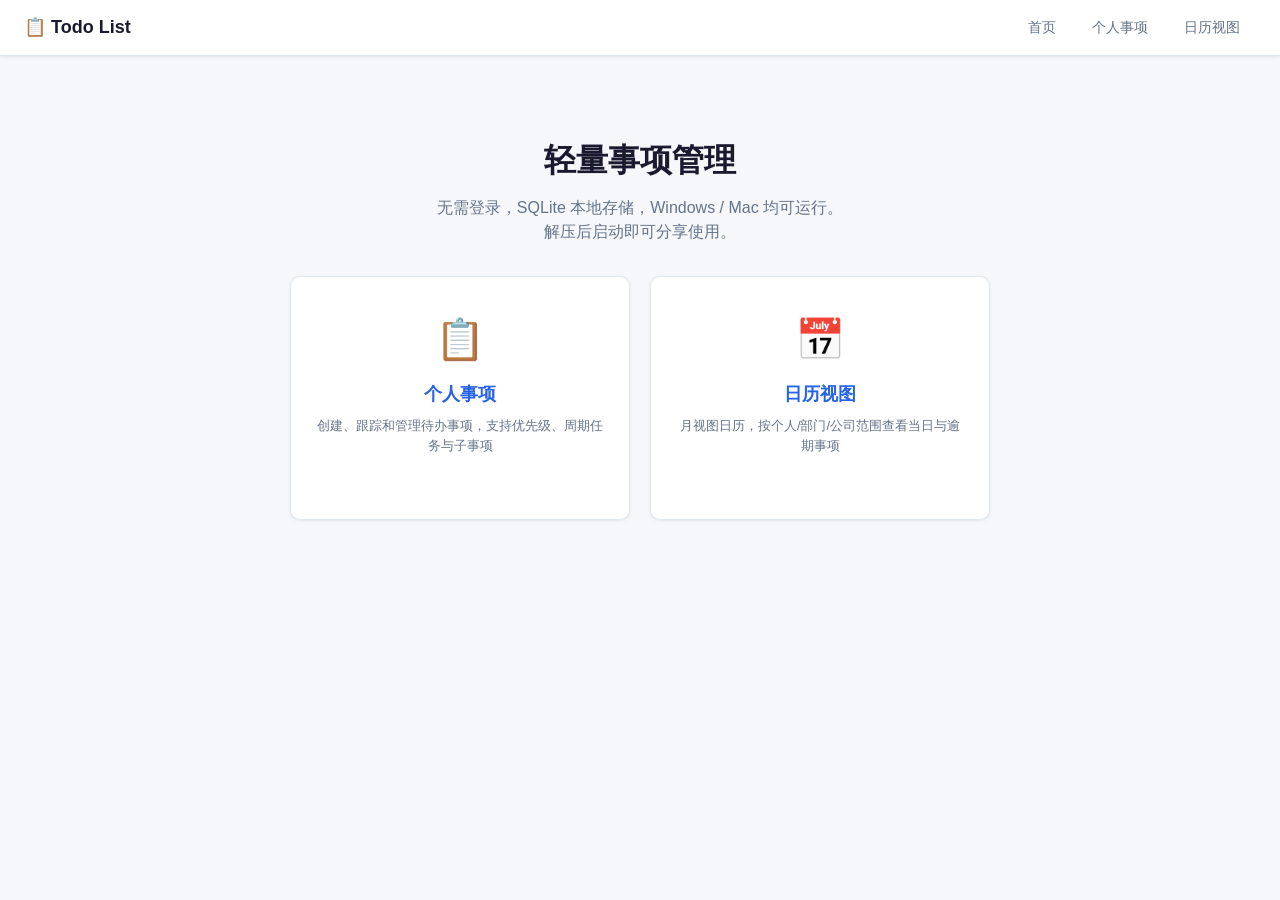
==== templates/index.html @ e40bf751 "Initial commit: Todo List" ====
<!DOCTYPE html>
<html lang="zh-CN">
<head>
  <meta charset="UTF-8">
  <meta name="viewport" content="width=device-width, initial-scale=1.0">
  <title>Todo List — 事项与日历</title>
  <link rel="stylesheet" href="/static/css/style.css">
</head>
<body>
  <header class="app-header">
    <div class="app-logo">📋 Todo List</div>
    <nav class="app-nav">
      <a href="/">首页</a>
      <a href="/hub">个人事项</a>
      <a href="/calendar">日历视图</a>
    </nav>
  </header>
  <main class="app-main">
    <div class="home-hero">
      <h1>轻量事项管理</h1>
      <p>无需登录，SQLite 本地存储，Windows / Mac 均可运行。<br>解压后启动即可分享使用。</p>
      <div class="home-cards">
        <a href="/hub" class="card home-card">
          <div class="home-card-icon">📋</div>
          <h2>个人事项</h2>
          <p>创建、跟踪和管理待办事项，支持优先级、周期任务与子事项</p>
        </a>
        <a href="/calendar" class="card home-card">
          <div class="home-card-icon">📅</div>
          <h2>日历视图</h2>
          <p>月视图日历，按个人/部门/公司范围查看当日与逾期事项</p>
        </a>
      </div>
    </div>
  </main>
</body>
</html>
---- static/css/style.css ----
:root {
  --bg-page: #f5f7fa;
  --bg-elevated: #ffffff;
  --text-primary: #1a1a2e;
  --text-secondary: #64748b;
  --text-muted: #94a3b8;
  --border: #e2e8f0;
  --accent: #2563eb;
  --accent-hover: #1d4ed8;
  --danger: #ef4444;
  --success: #22c55e;
  --radius: 10px;
  --shadow: 0 1px 3px rgba(0,0,0,.08);
}

* { box-sizing: border-box; margin: 0; padding: 0; }

body {
  font-family: -apple-system, BlinkMacSystemFont, "Segoe UI", Roboto, "PingFang SC", "Microsoft YaHei", sans-serif;
  background: var(--bg-page);
  color: var(--text-primary);
  line-height: 1.5;
  min-height: 100vh;
}

a { color: var(--accent); text-decoration: none; }
a:hover { color: var(--accent-hover); }

.app-header {
  background: var(--bg-elevated);
  border-bottom: 1px solid var(--border);
  padding: 0 24px;
  height: 56px;
  display: flex;
  align-items: center;
  justify-content: space-between;
  position: sticky;
  top: 0;
  z-index: 100;
  box-shadow: var(--shadow);
}

.app-logo { font-size: 18px; font-weight: 700; color: var(--text-primary); }
.app-nav { display: flex; gap: 4px; }
.app-nav a {
  padding: 8px 16px; border-radius: 8px; font-size: 14px; font-weight: 500; color: var(--text-secondary);
}
.app-nav a.active, .app-nav a:hover { background: #eff6ff; color: var(--accent); }

.app-main { max-width: 1200px; margin: 0 auto; padding: 20px 24px 40px; }

.card {
  background: var(--bg-elevated);
  border-radius: var(--radius);
  box-shadow: var(--shadow);
  border: 1px solid var(--border);
}

.card-header {
  padding: 16px 20px;
  border-bottom: 1px solid var(--border);
  display: flex; align-items: center; justify-content: space-between; flex-wrap: wrap; gap: 12px;
}

.card-body { padding: 20px; }

.btn {
  display: inline-flex; align-items: center; gap: 6px;
  padding: 8px 16px; border-radius: 8px; font-size: 13px; font-weight: 500;
  border: 1px solid transparent; cursor: pointer; background: none; transition: all .15s;
}

.btn-primary { background: var(--accent); color: #fff; }
.btn-primary:hover { background: var(--accent-hover); color: #fff; }
.btn-outline { border-color: var(--border); color: var(--text-secondary); background: var(--bg-elevated); }
.btn-outline:hover { border-color: var(--accent); color: var(--accent); }
.btn-danger { background: #fef2f2; color: var(--danger); border-color: #fecaca; }
.btn-sm { padding: 6px 12px; font-size: 12px; }

.form-group { margin-bottom: 16px; }
.form-group label { display: block; font-size: 13px; font-weight: 500; margin-bottom: 6px; color: var(--text-secondary); }
.form-control {
  width: 100%; padding: 8px 12px; border: 1px solid var(--border); border-radius: 8px;
  font-size: 14px; background: var(--bg-elevated); color: var(--text-primary);
}
.form-control:focus { outline: none; border-color: var(--accent); box-shadow: 0 0 0 3px rgba(37,99,235,.12); }
.form-row { display: grid; grid-template-columns: 1fr 1fr; gap: 16px; }
@media (max-width: 640px) { .form-row { grid-template-columns: 1fr; } }

.badge { display: inline-block; padding: 2px 8px; border-radius: 999px; font-size: 11px; font-weight: 600; }

.item-list { display: flex; flex-direction: column; gap: 8px; }
.item-row {
  display: flex; align-items: flex-start; gap: 12px; padding: 14px 16px;
  border: 1px solid var(--border); border-radius: var(--radius); background: var(--bg-elevated);
  cursor: pointer; transition: border-color .15s, box-shadow .15s;
}
.item-row:hover { border-color: var(--accent); box-shadow: 0 2px 8px rgba(37,99,235,.08); }
.item-row-title { font-weight: 600; font-size: 14px; margin-bottom: 4px; }
.item-row-meta { font-size: 12px; color: var(--text-muted); display: flex; gap: 12px; flex-wrap: wrap; }

.empty-state { text-align: center; padding: 48px 20px; color: var(--text-muted); }
.empty-state-icon { font-size: 48px; margin-bottom: 12px; }

.modal-overlay {
  position: fixed; inset: 0; background: rgba(0,0,0,.4);
  display: none; align-items: center; justify-content: center; z-index: 200; padding: 20px;
}
.modal-overlay.open { display: flex; }
.modal {
  background: var(--bg-elevated); border-radius: 12px; width: 100%; max-width: 560px;
  max-height: 90vh; overflow-y: auto; box-shadow: 0 20px 60px rgba(0,0,0,.2);
}
.modal-header {
  padding: 16px 20px; border-bottom: 1px solid var(--border);
  display: flex; align-items: center; justify-content: space-between;
}
.modal-header h3 { font-size: 16px; }
.modal-body { padding: 20px; }
.modal-footer { padding: 12px 20px; border-top: 1px solid var(--border); display: flex; justify-content: flex-end; gap: 8px; }
.modal-close { background: none; border: none; font-size: 22px; cursor: pointer; color: var(--text-muted); line-height: 1; }

.toolbar { display: flex; gap: 8px; flex-wrap: wrap; align-items: center; margin-bottom: 16px; }

.tc-layout { display: grid; grid-template-columns: 340px 1fr; gap: 20px; align-items: start; }
@media (max-width: 900px) { .tc-layout { grid-template-columns: 1fr; } }

.tc-left {
  background: var(--bg-elevated); border-radius: var(--radius); box-shadow: var(--shadow);
  overflow: hidden; position: sticky; top: 76px; min-width: 0;
}
.tc-scope { display: flex; border-bottom: 1px solid var(--border); }
.tc-scope-btn {
  flex: 1; padding: 10px 4px; border: none; background: none;
  font-size: 13px; color: var(--text-secondary); cursor: pointer;
  border-bottom: 2px solid transparent; font-weight: 500;
}
.tc-scope-btn.active { color: var(--accent); border-bottom-color: var(--accent); }

.tc-month-nav { display: flex; align-items: center; justify-content: space-between; padding: 14px 16px 10px; }
.tc-month-title { font-size: 16px; font-weight: 700; }
.tc-nav-btn {
  width: 32px; height: 32px; border: none; background: none;
  color: var(--text-secondary); font-size: 18px; cursor: pointer; border-radius: 50%;
}
.tc-nav-btn:hover { background: var(--bg-page); }

.tc-cal-wrap { padding: 0 12px 8px; box-sizing: border-box; }
.tc-weekdays, .tc-days {
  display: grid;
  grid-template-columns: repeat(7, minmax(0, 1fr));
  gap: 3px;
  width: 100%;
}
.tc-weekday {
  text-align: center;
  font-size: 11px;
  color: var(--text-muted);
  padding: 4px 0;
  font-weight: 600;
  min-width: 0;
}
.tc-day {
  aspect-ratio: 1;
  min-width: 0;
  min-height: 0;
  display: flex;
  align-items: center;
  justify-content: center;
  font-size: 12px;
  cursor: pointer;
  border-radius: 6px;
  margin: 0;
  position: relative;
  box-sizing: border-box;
}
.tc-day:hover { background: #eff6ff; }
.tc-day.other-month { color: var(--text-muted); opacity: .5; }
.tc-day.today { background: #eff6ff; font-weight: 700; color: var(--accent); }
.tc-day.selected { background: var(--accent); color: #fff; }
.tc-day.has-events::after {
  content: ''; width: 5px; height: 5px; border-radius: 50%;
  background: #f97316; position: absolute; bottom: 4px;
}
.tc-day.selected.has-events::after { background: #fff; }

.tc-regular-section { padding: 12px 16px 16px; border-top: 1px solid var(--border); }
.tc-regular-title { font-size: 12px; font-weight: 600; color: var(--text-muted); margin-bottom: 8px; }
.tc-regular-item { font-size: 12px; padding: 6px 10px; border-radius: 6px; margin-bottom: 4px; border: 1px solid var(--border); cursor: pointer; }

.tc-right { background: var(--bg-elevated); border-radius: var(--radius); box-shadow: var(--shadow); min-height: 400px; }
.tc-right-header { padding: 16px 20px; border-bottom: 1px solid var(--border); }
.tc-right-title { font-size: 18px; font-weight: 700; }
.tc-tabs { display: flex; gap: 8px; margin-top: 12px; }
.tc-tab-btn {
  padding: 6px 14px; border: 1px solid var(--border); border-radius: 20px;
  background: none; font-size: 13px; cursor: pointer; color: var(--text-secondary);
}
.tc-tab-btn.active { background: var(--accent); color: #fff; border-color: var(--accent); }
.tc-right-body { padding: 16px 20px; }

.tc-event {
  padding: 12px 14px; border: 1px solid var(--border); border-radius: 10px;
  margin-bottom: 8px; cursor: pointer;
}
.tc-event:hover { border-color: var(--accent); }
.tc-event-title { font-weight: 600; font-size: 14px; margin-bottom: 4px; }
.tc-event-meta { font-size: 12px; color: var(--text-muted); display: flex; gap: 10px; flex-wrap: wrap; }

.home-hero { text-align: center; padding: 60px 20px; }
.home-hero h1 { font-size: 32px; margin-bottom: 12px; }
.home-hero p { color: var(--text-secondary); margin-bottom: 32px; font-size: 16px; }
.home-cards { display: grid; grid-template-columns: 1fr 1fr; gap: 20px; max-width: 700px; margin: 0 auto; }
@media (max-width: 640px) { .home-cards { grid-template-columns: 1fr; } }
.home-card { padding: 32px 24px; text-align: center; cursor: pointer; transition: transform .15s; }
.home-card:hover { transform: translateY(-2px); box-shadow: 0 8px 24px rgba(0,0,0,.1); }
.home-card-icon { font-size: 40px; margin-bottom: 12px; }
.home-card h2 { font-size: 18px; margin-bottom: 8px; }
.home-card p { font-size: 13px; color: var(--text-secondary); }

.detail-section { margin-bottom: 20px; }
.detail-section h4 { font-size: 13px; color: var(--text-muted); margin-bottom: 8px; font-weight: 600; }
.activity-item { padding: 10px 0; border-bottom: 1px solid var(--border); font-size: 13px; }

.filter-chips { display: flex; gap: 6px; flex-wrap: wrap; }
.chip {
  padding: 4px 12px; border-radius: 20px; font-size: 12px; cursor: pointer;
  border: 1px solid var(--border); background: var(--bg-elevated); color: var(--text-secondary);
}
.chip.active { background: var(--accent); color: #fff; border-color: var(--accent); }
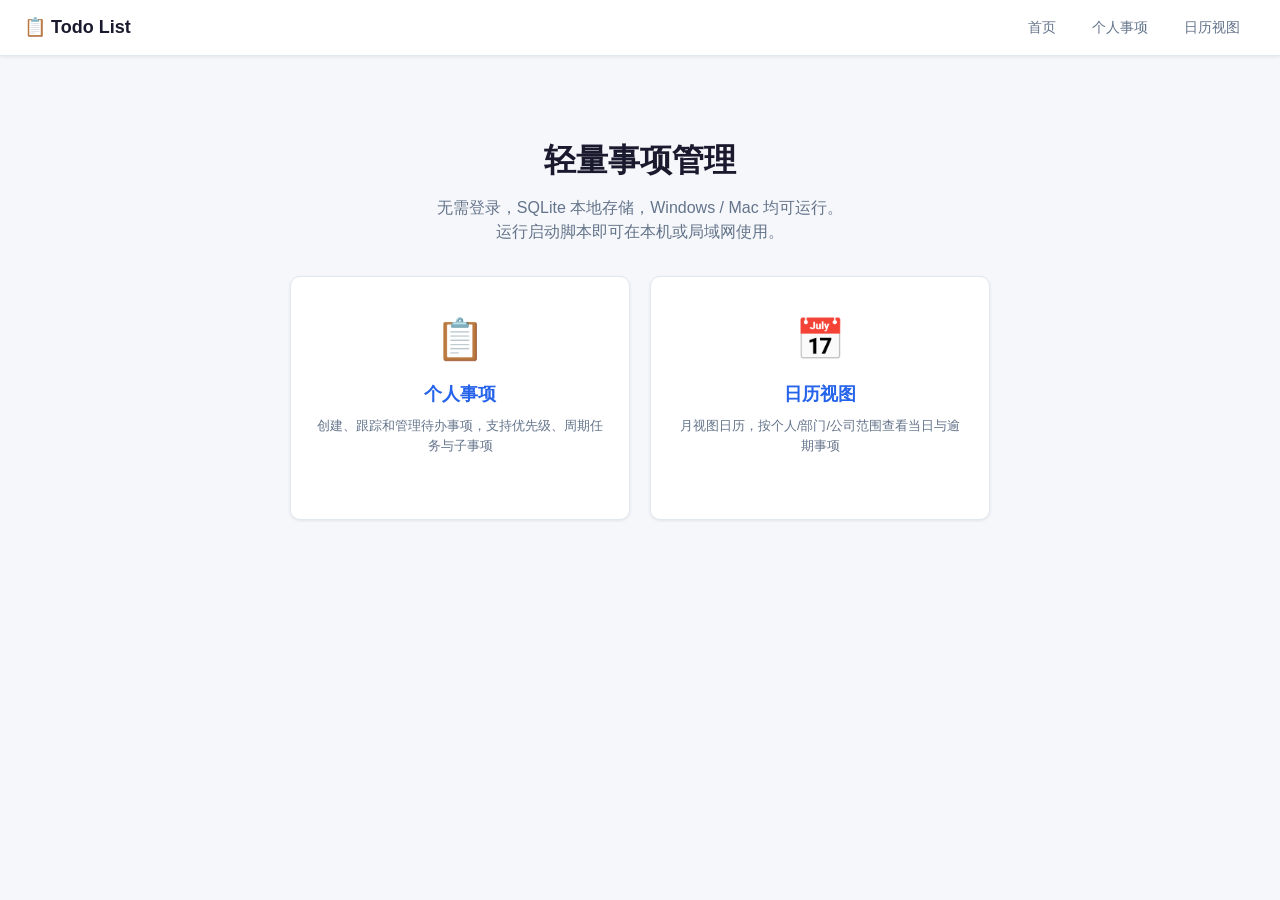
==== commit a3ee308c: "Add item attachments and calendar upload; remove PyInstaller packaging. Support attachments in hub e" ====
--- a/templates/index.html
+++ b/templates/index.html
@@ -18,7 +18,7 @@
   <main class="app-main">
     <div class="home-hero">
       <h1>轻量事项管理</h1>
-      <p>无需登录，SQLite 本地存储，Windows / Mac 均可运行。<br>解压后启动即可分享使用。</p>
+      <p>无需登录，SQLite 本地存储，Windows / Mac 均可运行。<br>运行启动脚本即可在本机或局域网使用。</p>
       <div class="home-cards">
         <a href="/hub" class="card home-card">
           <div class="home-card-icon">📋</div>
--- a/static/css/style.css
+++ b/static/css/style.css
@@ -102,6 +102,20 @@
 .empty-state { text-align: center; padding: 48px 20px; color: var(--text-muted); }
 .empty-state-icon { font-size: 48px; margin-bottom: 12px; }
 
+.attachment-hint { font-size: 12px; color: var(--text-muted); margin-bottom: 8px; }
+.attachment-upload { display: flex; align-items: center; gap: 8px; margin-bottom: 8px; }
+.attachment-input { position: absolute; width: 0; height: 0; opacity: 0; pointer-events: none; }
+.attachment-list { list-style: none; display: flex; flex-direction: column; gap: 6px; }
+.attachment-item {
+  display: flex; align-items: center; justify-content: space-between; gap: 8px;
+  padding: 8px 10px; border: 1px solid var(--border); border-radius: 8px; font-size: 13px;
+}
+.attachment-item-name { flex: 1; min-width: 0; overflow: hidden; text-overflow: ellipsis; white-space: nowrap; }
+.attachment-item-name a { color: var(--text-primary); font-weight: 500; }
+.attachment-item-name a:hover { color: var(--accent); }
+.attachment-item-meta { font-size: 11px; color: var(--text-muted); flex-shrink: 0; }
+.attachment-item-actions { display: flex; gap: 4px; flex-shrink: 0; }
+
 .modal-overlay {
   position: fixed; inset: 0; background: rgba(0,0,0,.4);
   display: none; align-items: center; justify-content: center; z-index: 200; padding: 20px;
@@ -201,11 +215,17 @@
 
 .tc-event {
   padding: 12px 14px; border: 1px solid var(--border); border-radius: 10px;
-  margin-bottom: 8px; cursor: pointer;
+  margin-bottom: 8px;
 }
 .tc-event:hover { border-color: var(--accent); }
+.tc-event-main { cursor: pointer; }
 .tc-event-title { font-weight: 600; font-size: 14px; margin-bottom: 4px; }
-.tc-event-meta { font-size: 12px; color: var(--text-muted); display: flex; gap: 10px; flex-wrap: wrap; }
+.tc-event-meta { font-size: 12px; color: var(--text-muted); display: flex; gap: 10px; flex-wrap: wrap; align-items: center; }
+.tc-event-actions {
+  display: flex; gap: 8px; margin-top: 10px; padding-top: 10px;
+  border-top: 1px solid var(--border);
+}
+.tc-att-badge { color: var(--accent); font-weight: 500; }
 
 .home-hero { text-align: center; padding: 60px 20px; }
 .home-hero h1 { font-size: 32px; margin-bottom: 12px; }
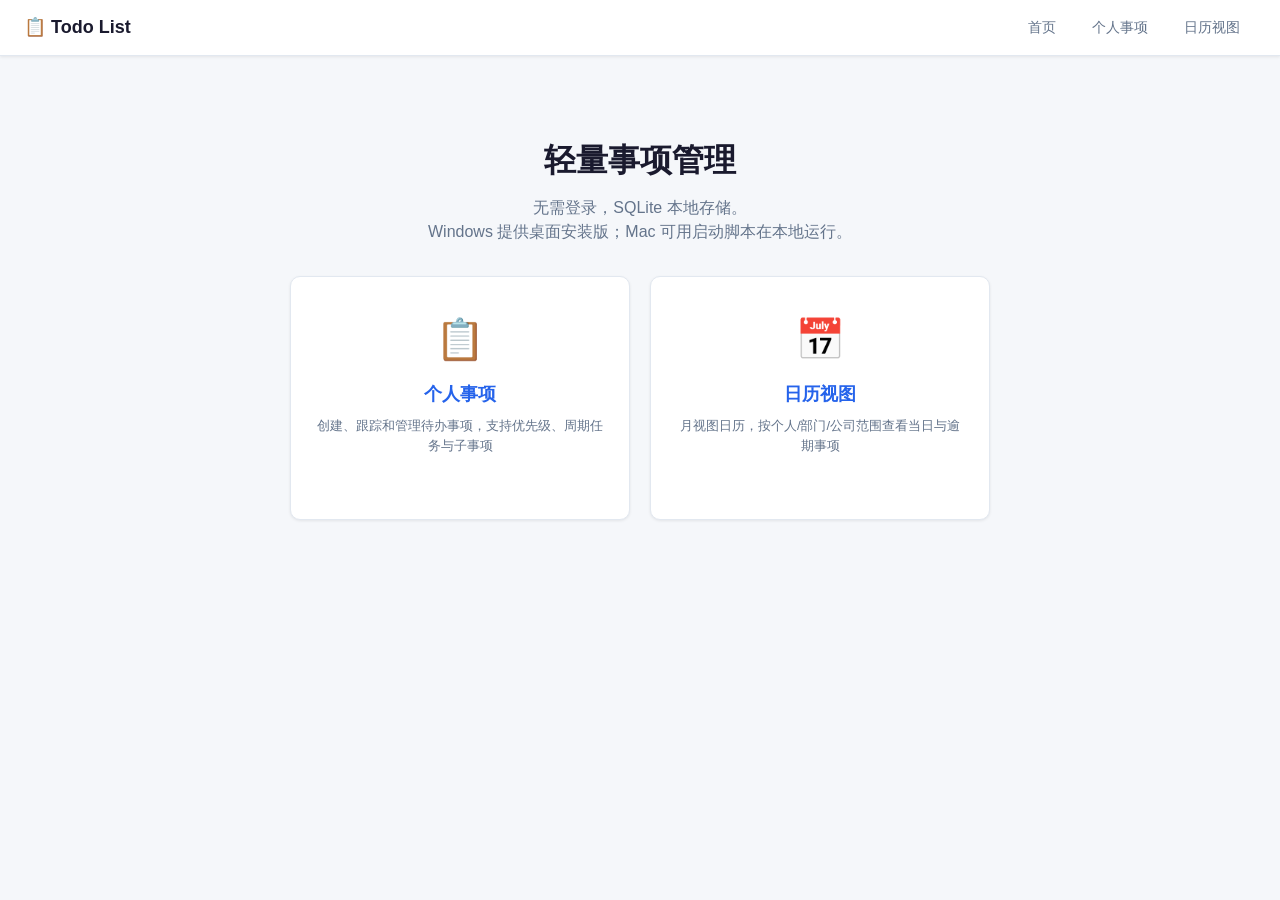
==== commit 5d313c2e: "Switch Windows build to desktop app with installer. Use pywebview for a native window instead of the" ====
--- a/templates/index.html
+++ b/templates/index.html
@@ -18,7 +18,7 @@
   <main class="app-main">
     <div class="home-hero">
       <h1>轻量事项管理</h1>
-      <p>无需登录，SQLite 本地存储，Windows / Mac 均可运行。<br>运行启动脚本即可在本机或局域网使用。</p>
+      <p>无需登录，SQLite 本地存储。<br>Windows 提供桌面安装版；Mac 可用启动脚本在本地运行。</p>
       <div class="home-cards">
         <a href="/hub" class="card home-card">
           <div class="home-card-icon">📋</div>
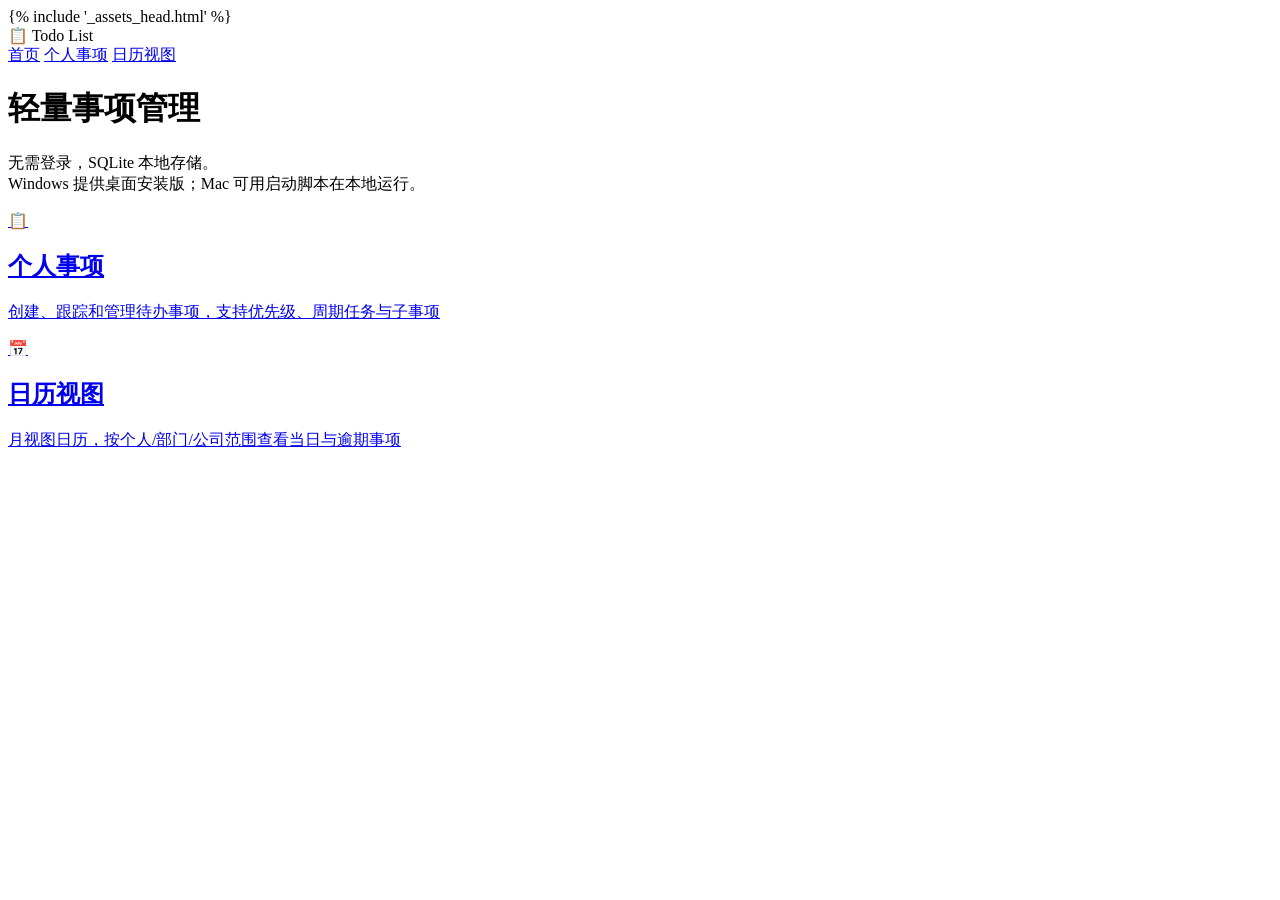
==== commit e6c00f95: "Fix desktop UI rendering in packaged Windows app. Force Edge Chromium WebView2, embed CSS when froze" ====
--- a/templates/index.html
+++ b/templates/index.html
@@ -4,7 +4,7 @@
   <meta charset="UTF-8">
   <meta name="viewport" content="width=device-width, initial-scale=1.0">
   <title>Todo List — 事项与日历</title>
-  <link rel="stylesheet" href="/static/css/style.css">
+  {% include '_assets_head.html' %}
 </head>
 <body>
   <header class="app-header">
